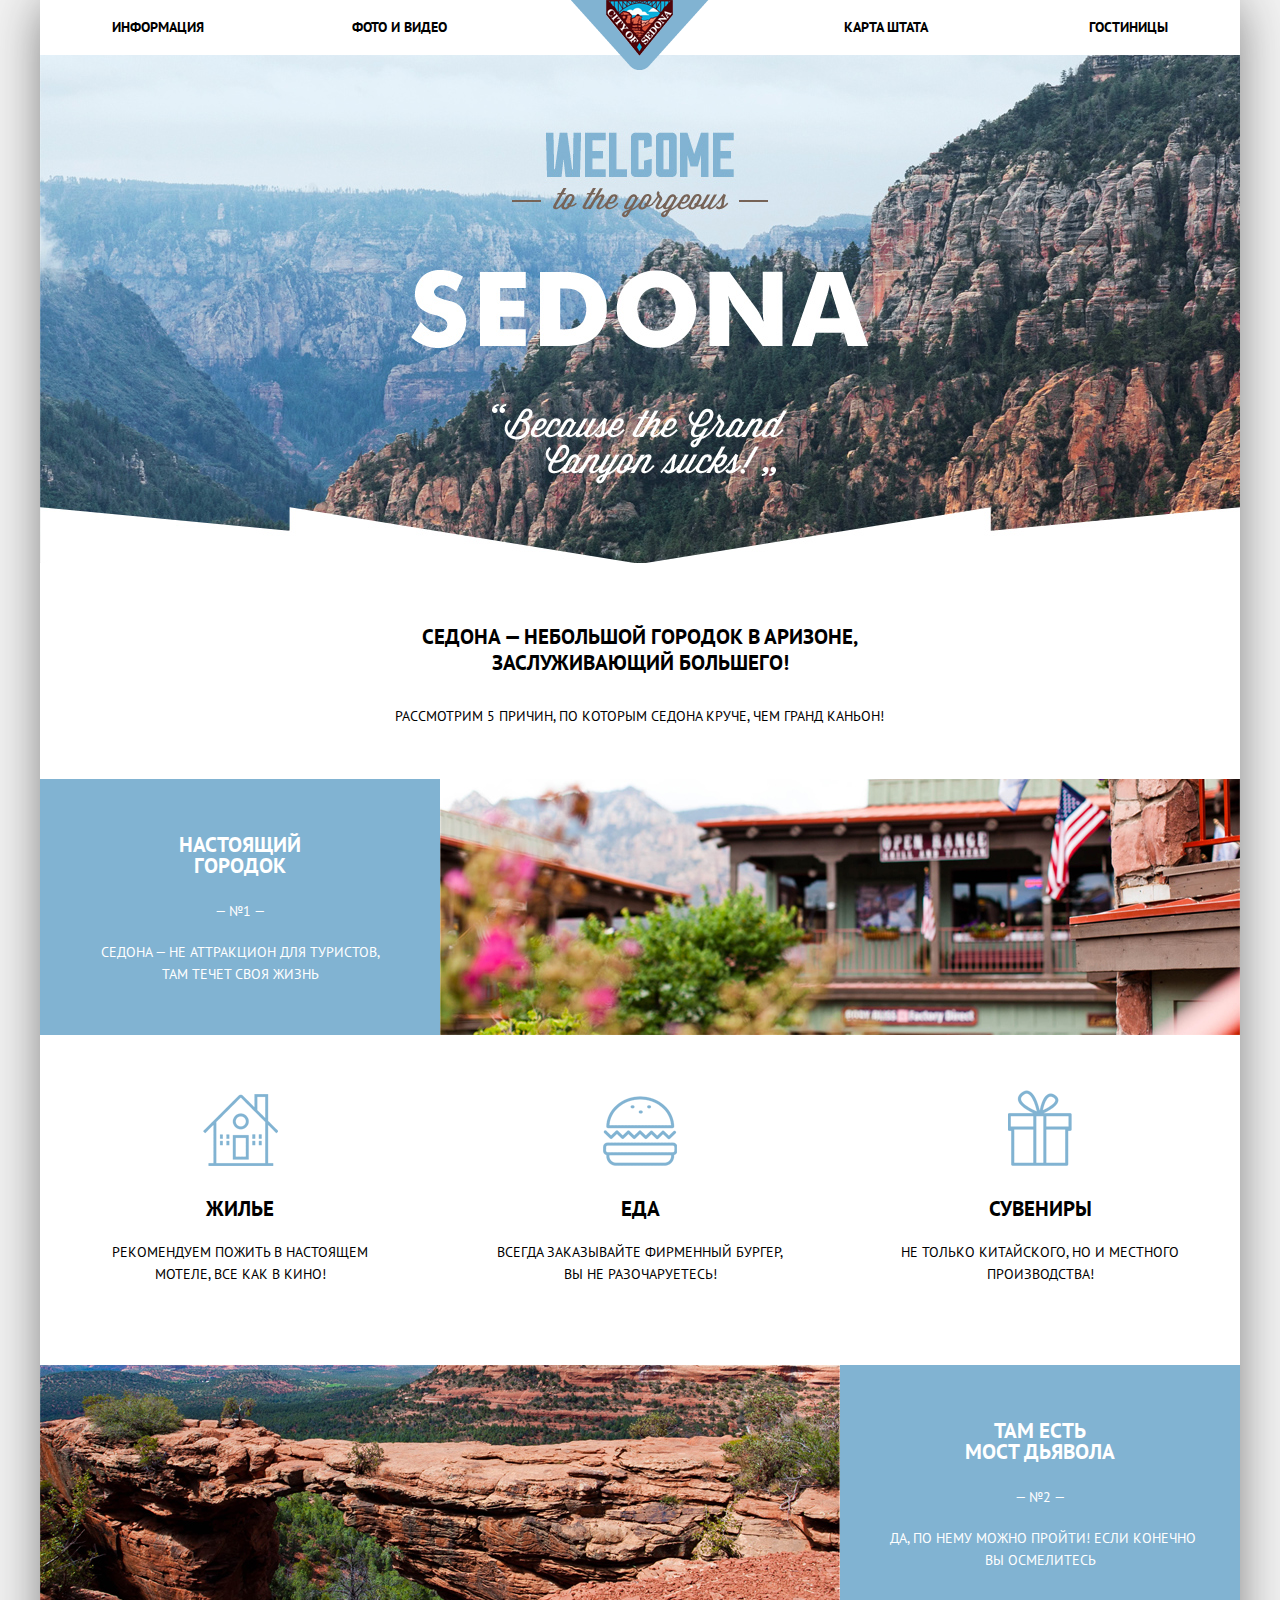
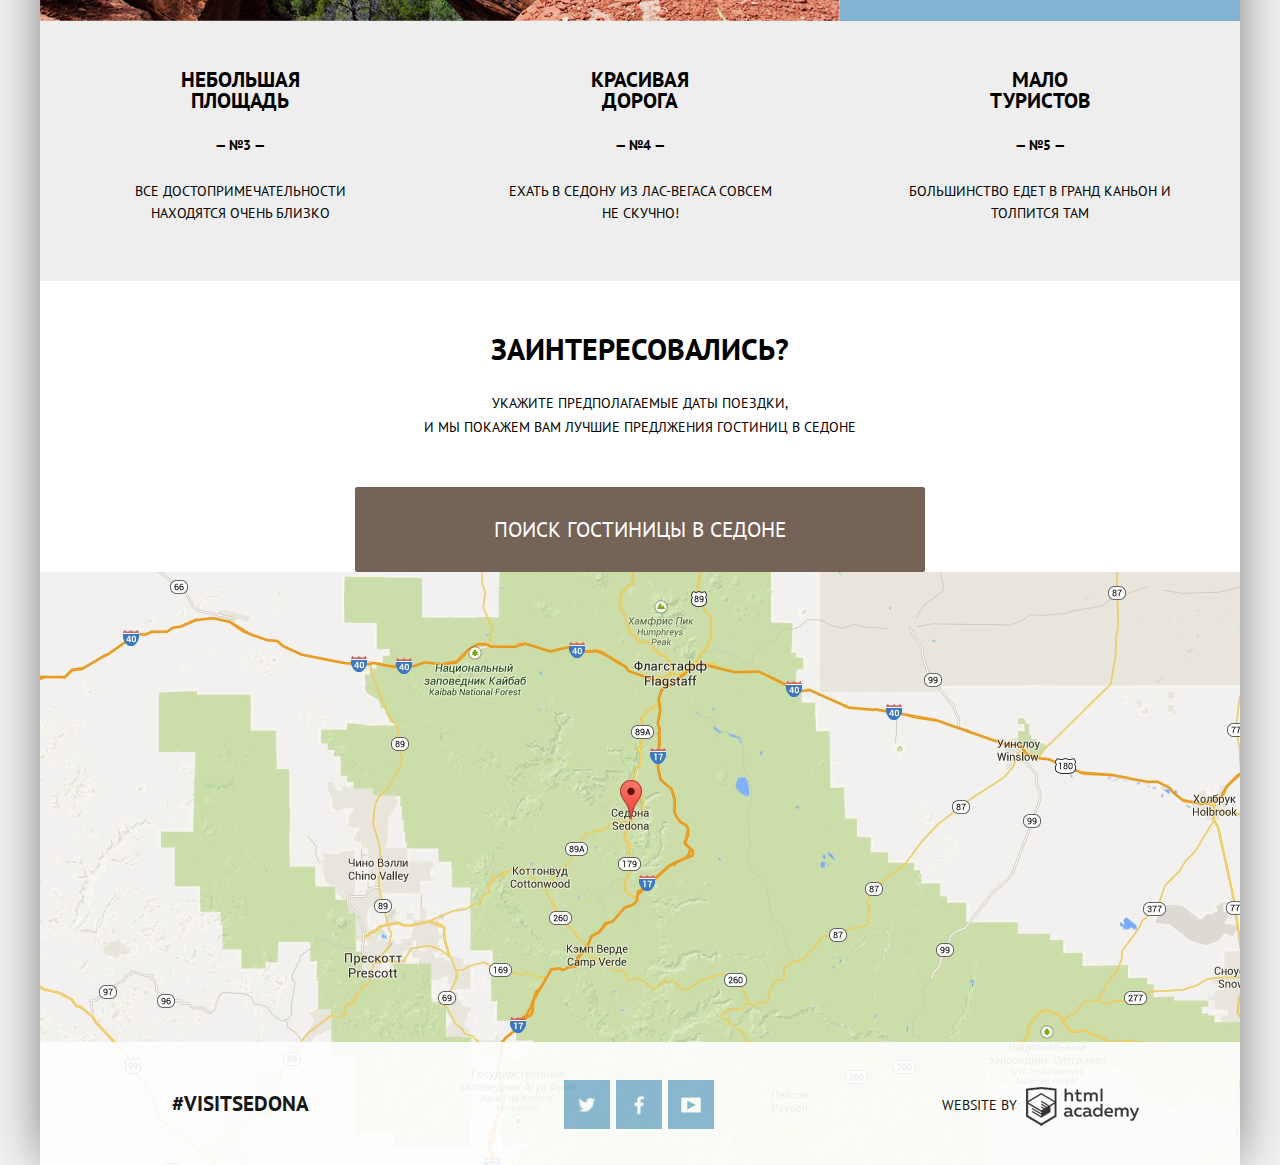
==== index.html @ 47b92680 "Внесла правки" ====
<!DOCTYPE html>
<html lang="ru">
<head>
  <meta charset="utf-8">
  <title>HTML Academy: Седона</title>
  <link href="https://fonts.googleapis.com/css?family=PT+Sans:400,700&amp;subset=latin,cyrillic" rel="stylesheet" type="text/css">
  <link rel="stylesheet" href="css/normalize_min.css">
  <link rel="stylesheet" href="css/style_min.css">
</head>
<body>
  <div class="container">
    <header class="main-header">
      <div class="main-header-layout">
        <nav class="nav">
          <ul>
            <li>
              <a href="#">Информация</a>
            </li>
            <li>
              <a href="#">Фото и видео</a>
            </li>
            <li>
              <a href="#">Карта штата</a>
            </li>
            <li>
              <a href="catalog.html">Гостиницы</a>
            </li>
          </ul>
        </nav>
        <div class="logo">
          <img src="img/index/logo.png" width="138" height="70" alt="Логотип">
        </div>
      </div>
    </header>
    <main class="main-content">
      <div class="banner">
      </div>
      <section class="title-section">
        <h2>
          Седона — небольшой городок в Аризоне, заслуживающий большего!
        </h2>
        <p>Рассмотрим 5 причин, по которым Седона круче, чем гранд каньон!</p>
      </section>
      <section class="features-row">
        <div class="feature feature-dark">
          <h3 class="feature-name">Настоящий городок</h3>
          <span class="feature-number">— №1 —</span>
          <p class="feature-text">Седона — не аттракцион для туристов, там течет своя жизнь</p>
        </div>
        <div class="feature-image">
          <img src="img/index/picture1.jpg" width="800" height="256" alt="Пейзаж Седоны">
        </div>
      </section>
      <section class="features-row features-row-tall">
        <h3 class="visually-hidden">Что делать в Седоне: </h3>
        <div class="feature feature-light">
          <img class="feature-icon feature-icon-home" src="img/index/home.png" width="75" height="72" alt="">
          <h3 class="feature-name">Жилье</h3>
          <p class="feature-text">Рекомендуем пожить в настоящем мотеле, все как в кино!</p>
        </div>
        <div class="feature feature-light">
          <img class="feature-icon feature-icon-burger" src="img/index/burger.png" width="74" height="70" alt="">
          <h3 class="feature-name">Еда</h3>
          <p class="feature-text">Всегда заказывайте Фирменный&nbsp;бургер, Вы не разочаруетесь!</p>
        </div>
        <div class="feature feature-light">
          <img class="feature-icon feature-icon-gift" src="img/index/gift.png" width="64" height="76" alt="">
          <h3 class="feature-name">Сувениры</h3>
          <p class="feature-text">Не только китайского, но и&nbsp;местного производства!</p>
        </div>
      </section>
      <section class="features-row">
        <div class="feature-image">
          <img src="img/index/picture2.jpg" width="800" height="256" alt="Мост дьявола">
        </div>
        <div class="feature feature-dark">
          <h3 class="feature-name">Там есть мост&nbsp;дьявола</h3>
          <span class="feature-number">— №2 —</span>
          <p class="feature-text">Да,&nbsp;по&nbsp;нему&nbsp;можно&nbsp;пройти!&nbsp;Если&nbsp;конечно вы осмелитесь</p>
        </div>
      </section>
      <ul class="features-row">
        <li class="feature feature-light">
          <h3 class="feature-name">Небольшая площадь</h3>
          <span class="feature-number featurelight-feature-number">— №3 —</span>
          <p class="feature-text feature-text-attraction">Все достопримечательности находятся очень близко</p>
        </li>
        <li class="feature feature-light">
          <h3 class="feature-name">Красивая дорога</h3>
          <span class="feature-number featurelight-feature-number">— №4 —</span>
          <p class="feature-text feature-text-lasvegas">Ехать&nbsp;в&nbsp;Седону&nbsp;из&nbsp;Лас-Вегаса&nbsp;совсем не&nbsp;скучно!</p>
          <li class="feature feature-light">
            <h3 class="feature-name">Мало туристов</h3>
            <span class="feature-number featurelight-feature-number">— №5 —</span>
            <p class="feature-text feature-text-grandcanyon">Большинство&nbsp;едет&nbsp;в&nbsp;Гранд&nbsp;Каньон&nbsp;и толпится там</p>
          </li>
      </ul>
      <section class="appointment">
        <h2>Заинтересовались?</h2>
        <p class="appointment-call">Укажите предполагаемые даты поездки, и&nbsp;мы&nbsp;покажем&nbsp;вам&nbsp;лучшие&nbsp;предлжения&nbsp;гостиниц&nbsp;в&nbsp;Седоне</p>
        <button type="button" class="connection-btn" id="connection-button">Поиск гостиницы в Седоне</button>
        <div class="modal-content modal-block">
          <form class="modal-form" action="https://echo.htmlacademy.ru" method="post">
            <div class="form-item">
              <label class="form-label form-label-race" for="race-date">Дата заезда:</label>
              <div class="calendar-block">
                <input class="form-text form-text-race" id="race-date" type="text" name="race-date" value="24 Апреля 2017">
                <button type="button" class="calendar-button"></button>
              </div>
            </div>
            <div class="form-item">
              <label class="form-label form-label-exit" for="exit-date">Дата выезда:</label>
              <div class="calendar-block">
                <input class="form-text form-text-exit" id="exit-date" type="text" name="race-date" value="4 июля 2017">
                <button type="button" class="calendar-button"></button>
              </div>
            </div>
            <div class="form-item">
              <label class="form-label form-label-adults" for="adult-num">Взрослые:</label>
              <div class="form-item-adult">
                <button type="button" class="form-item-btn">-</button>
                <input type="text" class="form-text form-text-adult" value="2" id="adult-num" name="adult">
                <button type="button" class="form-item-btn adult-btn">+</button>
              </div>
              <label class="form-label form-label-children" for="adult-num">Дети:</label>
              <div class="form-item-childe">
                <button type="button" class="form-item-btn">-</button>
                <input type="text" class="form-text form-text-child" value="0" id="child-num" name="child">
                <button type="button" class="form-item-btn">+</button>
              </div>
            </div>
            <button type="submit" class="form-search-btn  btn">Найти</button>
          </form>
        </div>
      </section>
    </main>
    <footer>
      <div class="main-footer">
        <div class="main-footer-layout">
          <span class="tag">#visitSEDONA</span>
          <section class="footer-social">
            <a class="social-btn social-btn-tw" href="#">twitter</a>
            <a class="social-btn social-btn-fb" href="#">facebook</a>
            <a class="social-btn social-btn-you" href="#">youtube</a>
          </section>
          <p class="footer-copyright">
            <b>Website by</b>
            <a class="HTML-academy-btn" href="https://htmlacademy.ru/intensive/htmlcss">
            </a>
          </p>
        </div>
        <iframe src="https://www.google.com/maps/embed?pb=!1m18!1m12!1m3!1d209543.59231075243!2d-111.88998190362865!3d34.85324641616187!2m3!1f0!2f0!3f0!3m2!1i1024!2i768!4f13.1!3m3!1m2!1s0x872da132f942b00d%3A0x5548c523fa6c8efd!2sSedona%2C+AZ+86336%2C+USA!5e0!3m2!1sen!2sru!4v1492174136560"
            width="1200" height="472" style="border:0" allowfullscreen></iframe>
      </div>
    </footer>
  </div>
  <script src="js/script_min.js"></script>
</body>
</html>
---- css/style_min.css ----
body{min-width:1280px;margin:0;padding:0;font-size:14px;line-height:21px;color:#000;font-weight:400;background-color:#f2f2f2;font-family:"PT Sans","Arial",sans-serif;text-transform:uppercase;box-sizing:border-box}*,::before,::after{box-sizing:inherit}img{max-width:100%}.visually-hidden{display:none}.container{width:1200px;margin:0 auto;box-shadow:0 0 50px -5px #6e6e6e}.main-header{background-color:#fff}.main-header-layout{position:relative;display:-ms-flexbox;display:flex;-ms-flex-pack:justify;justify-content:space-between}.nav{width:100%}.nav ul{margin:0;font-size:0;padding:0}.nav li{display:inline-block;vertical-align:baseline;width:20%;list-style:none;font-size:14px;line-height:26px;font-weight:700;padding:14px 0 15px}.nav li:nth-child(1){padding-left:6%;text-align:left}.nav li:nth-child(2){padding-left:6%;text-align:left;margin-right:20%}.nav li:nth-child(3){text-align:right;padding-right:6%}.nav li:nth-child(4){text-align:right;padding-right:6%}.nav a{display:inline-block;vertical-align:baseline;text-transform:uppercase;text-decoration:none;color:#000}.nav a:not(.active-page):hover{color:#a3c7de}.nav a:not(.active-page):active{color:#000;opacity:.3}.nav .active-page{color:#766357}.logo{position:absolute;left:50%;z-index:3;-ms-transform:translateX(-50%);transform:translateX(-50%)}.main-content{position:relative;margin-top:0}.banner{height:508px;width:1200px;background:#e0edf5 url(../img/index/banner.jpg) no-repeat;background-position:0 -55px}.title-section{background-color:#fff;padding:57px 0 36px}.title-section h2{max-width:440px;font-size:21px;line-height:26px;color:#000;font-weight:700;text-align:center;margin:0 auto;padding:4px 0 0}.title-section p{font-size:14px;font-weight:400;line-height:26px;color:#000;text-transform:uppercase;text-align:center;padding:13px 2px 0 0}.feature{padding:55px 50px 40px;width:400px;text-align:center}.features-row{width:100%;display:-ms-flexbox;display:flex;margin:0;padding:0}.features-row-tall{padding:5px 0 30px;padding-bottom:30px;background:#fff}.feature-dark{background:#81b3d2;color:#fff;-ms-flex-direction:column;flex-direction:column;text-align:center}.feature-dark:nth-child(1){padding:55px 47px 40px}.feature-dark .feature-text{margin:0 auto}.feature-light{color:#000;background-color:#fff;padding:50px 40px;display:inline-block;vertical-align:baseline;list-style:none;font-size:14px;line-height:26px;font-weight:700}.features-row li{background-color:#eee;padding:48px 50px 57px}.features-row li .feature-name{margin:0 auto 21px;width:150px}.features-row li .feature-text{max-width:270px}.feature-number{display:block;margin-bottom:19px}.featurelight-feature-number{margin-bottom:10px}.feature-dark .feature-name,.feature-dark .feature-text{color:#fff}.feature-image{background-color:#fff;width:800px}.feature-image img{vertical-align:top}.features-list{margin:0;padding:0;font-size:0}.feature-icon{margin:0 auto 32px;display:block}.feature-icon-burger{margin-top:6px}.feature-icon-home{margin-top:4px}.feature-icon-gift{padding-bottom:0}.feature-light .feature-name{margin:30px auto 0}.feature-name{width:172px;margin:0 auto 25px;font-size:21px;line-height:21px;font-weight:700;text-align:center}.second-featuredark-name{margin-bottom:5px}.feature-text{max-width:300px;font-size:14px;font-weight:400;line-height:22px;color:#000;text-align:center;padding:0;margin:22px auto 0}.feature-text-lasvegas,.feature-text-grandcanyon,.feature-text-attraction{margin-top:18px auto 0}.feature-item{width:400px;padding:45px 40px 56px;display:inline-block;vertical-align:baseline;list-style:none;font-size:14px;line-height:26px;font-weight:700;text-align:center}.appointment{background-color:#fff;position:relative}.appointment h2{font-size:30px;line-height:24px;color:#000;font-weight:700;text-align:center;margin:0 auto;padding:56px 0 30px}.appointment-call{max-width:436px;font-size:14px;line-height:24px;color:#000;text-align:center;margin:0 auto}.connection-btn{position:relative;display:block;width:570px;padding:29px 0;margin:48px auto 0;font-size:21px;color:#fff;text-align:center;text-decoration:none;background:#766357;border-radius:2px;border:none;outline:none;text-transform:uppercase;font-family:"PT Sans","Arial",sans-serif;cursor:pointer}.connection-btn.jsactivated~.modal-block{opacity:0;visibility:hidden;transition:visibility 0.5s,opacity .75s ease-in}.connection-btn.jsactivated:hover{background-color:#604e43}.connection-btn.jsactivated:active{background-color:#604e43;color:#503e33}.modal-block{position:absolute;left:50%;width:570px;z-index:100;background:#fff;-ms-transform:translateX(-50%);transform:translateX(-50%);padding:56px 0 52px 56px;box-shadow:0 0 40px -5px #494848;transition:opacity 1s ease-in}.modal-form{position:relative;-ms-flex-align:baseline;align-items:baseline}.calendar-block{margin:0;width:346px;position:relative}.calendar-button{border:none;outline:none;position:absolute;padding:0;margin:0;left:313px;top:9px;width:22px;height:22px;background:transparent url(../img/sprite/spritesheet.png);background-position:-2px -2px;z-index:10}.calendar-button:hover{background:transparent url(../img/sprite/spritesheet.png);background-position:-27px -2px}.calendar-button:active{background:transparent url(../img/sprite/spritesheet.png);background-position:-52px -2px}.modal-form input:hover{background-color:#ebebeb;border:none}.modal-form input:focus{background-color:#fff;border:2px solid #ebebeb;border:none}.form-label{font-size:14px;line-height:26px;color:#000;font-weight:700}.form-label-race{padding-top:5px;padding-right:23px}.form-label-exit{padding-right:20px;padding-top:5px}.form-text{font-size:14px;line-height:26px;text-transform:uppercase;font-family:"PT Sans","Arial",sans-serif;background-color:#f2f2f2;font-weight:700;text-align:left}.form-text-race,.form-text-exit{display:inline-block;vertical-align:baseline;width:345px;height:38px;padding:0 0 3px 10px;font-weight:700;text-align:left;border:none;outline:none}.form-text-race{padding:0 0 3px 10px}.form-text-race::-ms-clear{display:none}.form-text-exit::-ms-clear{display:none}.form-item{display:-ms-flexbox;display:flex;-ms-flex-pack:justify;justify-content:space-between;margin-bottom:29px;width:460px}.form-item:nth-child(3){margin-bottom:53px}.form-label-adults,.form-label-children{text-align:left;padding-top:8px}.form-text-adult,.form-text-child{vertical-align:middle;width:39px;height:38px;border:none;text-align:center;padding:3px 0 0}.form-item-childe,.form-item-adult{font-size:0}.form-item-btn{vertical-align:middle;width:39px;height:38px;background-color:#f2f2f2;color:#a9a9a9;outline:none;border:none;margin:0;padding:0;font-size:20px;font-weight:600}.form-item-btn:hover{color:#000}.form-item-btn:active{color:#81b3d2}.btn{color:#fff;text-align:center;text-decoration:none;background-color:#81b3d2}.form-search-btn{display:block;padding:19px 193px;font-size:21px;border-radius:2px;border:none;text-transform:uppercase}.form-search-btn:hover{background-color:#669ec0}.form-search-btn:active{background-color:#5496bd;color:#88b6d1}.filter-form{display:-ms-flexbox;display:flex;-ms-flex-pack:justify;justify-content:space-between;-ms-flex-align:center;align-items:center;background:#7aa2c5 url(../img/catalog/background.jpg) no-repeat;background-position:0 -55px;padding-bottom:5px}.filter{display:-ms-flexbox;display:flex;-ms-flex-pack:justify;justify-content:space-between;padding:29px 0 0 70px}.filter-fieldset{cursor:pointer;margin-right:108px;border:none;margin-left:0;padding-left:0;outline:none}.checkbox-name{font-size:16px;color:#fff;font-weight:700;margin-bottom:4px}.checkbox-label{position:relative}.checkbox-label input[type="checkbox"]{display:none}.checkbox-indicator{display:block}.checkbox-label input[type="checkbox"]+.checkbox-indicator{position:absolute;top:-2px;left:-38px;cursor:pointer;width:26px;height:27px;background:url(../img/sprite/spritesheet.png) no-repeat;background-position:-203px -2px}.checkbox-label input[type="checkbox"]:checked+.checkbox-indicator{background:url(../img/sprite/spritesheet.png) no-repeat;background-position:-229px -2px}.checkbox-list{padding:0;list-style:none}.checkbox-list li{position:relative;padding-left:39px;padding-bottom:6px;margin-bottom:18px;font-size:14px;color:#fff}.checkbox-list li:last-child{margin-bottom:0}.filter-range{width:315px;margin:20px 75px;color:#fff}.filter-range-title{font-size:16px;line-height:21px;margin-bottom:10px}.price-controls{position:relative;height:36px;margin-bottom:23px;font-size:0;border:2px solid #fff;border-radius:2px}.price-controls::after{content:"";position:absolute;top:50%;left:50%;width:2px;height:22px;background:#fff;-ms-transform:translate(-50%,-50%);transform:translate(-50%,-50%)}.price-controls label{display:inline-block;font-size:14px;vertical-align:top;cursor:pointer}.price-controls .min-price{height:36px;width:150px;padding:5px 0 0 65px}.price-controls .max-price{height:36px;width:150px;padding:5px 0 0 62px}.price-controls input{height:24px;width:50px;margin:0;color:inherit;font:inherit;background:none;border:none}.range-controls{position:relative;margin-bottom:32px}.range-controls .scale{height:2px;background:rgba(255,255,255,0.3)}.range-controls .bar{width:80%;height:2px;background:#fff}.range-toggle{position:absolute;top:-9px;width:4px;height:4px;background:#ababab;border:8px solid #fff;border-radius:50%;box-shadow:0 2px 1px 0 rgba(0,1,1,0.2);cursor:pointer}.range-toggle:hover{background:#1c4f80}.range-toggle-min{box-sizing:content-box;left:0}.range-toggle-max{box-sizing:content-box;left:80%}.btn-transparent{display:block;margin:0 80px 0 85px;padding:6px 30px;font-size:14px;line-height:20px;color:#fff;background:transparent;border:2px solid #fff;border-radius:2px;cursor:pointer;text-transform:uppercase}.btn-transparent:hover{color:#000;background:#fff}.sort{position:relative;display:-ms-flexbox;display:flex;-ms-flex-align:center;align-items:center;background-color:#fff;border-bottom:1px solid #f2f2f2;padding:14px 0 12px}.sort-items{display:-ms-flexbox;display:flex;-ms-flex-align:baseline;align-items:baseline;margin-right:476px}.sort-title{font-size:21px;line-height:26px;font-weight:700;margin-right:48px;padding-left:71px}.sort-text{font-size:12px;line-height:18px;font-weight:700}.sort ul{display:-ms-flexbox;display:flex;position:relative;margin:0;list-style:none;padding:1px 0 0 37px}.sort li{display:inline-block;vertical-align:baseline;font-size:12px;line-height:18px;font-weight:400;padding-left:3px;padding-right:29px;opacity:.3}.sort a{text-decoration:none;color:#766357;border-bottom:2px dotted #766357}.sort a:hover{color:#81b3d2;border-bottom:2px dotted #81b3d2}.sort a:active{color:#000;border-bottom:none}.sort .active{color:#81b3d2;border-bottom:none}.sort .active:hover{color:#81b3d2;border-bottom:none}.sort .active:active{color:#81b3d2;border-bottom:none}.arrow-sort{display:-ms-flexbox;display:flex;width:34px;height:10px}.arrow-sort a{border-bottom:none}.arrow-sort a:hover{border-bottom:none}.arrow-sort a:active{border-bottom:none}.arrow-up{display:inline-block;width:12px;vertical-align:baseline;height:10px;font-size:0;background:url(../img/sprite/spritesheet.png);background-position:-143px -5px;margin-right:11px}.arrow-up:not(.active-arrow):hover{background:url(../img/sprite/spritesheet.png);background-position:-164px -5px;border-bottom:none}.arrow-up:not(.active-arrow):active{background:url(../img/sprite/spritesheet.png);background-position:-185px -5px;border-bottom:none}.arrow-down{display:inline-block;width:12px;vertical-align:baseline;height:10px;font-size:0;background:url(../img/sprite/spritesheet.png);background-position:-80px -5px}.arrow-down:not(.active-arrow):hover{background:url(../img/sprite/spritesheet.png);background-position:-101px -5px;border-bottom:none}.arrow-down:not(.active-arrow):active{background:url(../img/sprite/spritesheet.png);background-position:-122px -5px;border-bottom:none}.active-arrow{background:url(../img/sprite/spritesheet.png);background-position:-122px -5px;cursor:default}.hotels{margin-bottom:3px}.hotel{display:-ms-flexbox;display:flex;-ms-flex-pack:justify;justify-content:space-between;background-color:#fff;padding:28px 72px;border-bottom:1px solid #f2f2f2}.hotel:nth-child(2){border-bottom:none}.hotel:nth-child(3){border-bottom:none}.hotel-card{width:424px;display:-ms-flexbox;display:flex}.hotel-info a{text-decoration:none}.hotel-title{font-size:21px;color:#000;font-weight:700;margin:0 0 9px}.hotel-title:hover{color:#81b3d2}.hotel-title:active{color:#b2b2b2}.hotel-image{margin:2px 30px 2px 0}.hotel-summary{font-size:14px;line-height:21px;color:#000;margin:0 0 15px}.hotel-type-inn{margin-right:33px}.hotel-type-motel{margin-right:60px}.hotel-type-appartments{margin-right:17px}.hotel-buttons{display:-ms-flexbox;display:flex;-ms-flex-pack:justify;justify-content:space-between}.hotel-buttons .btn{display:block;font-size:14px;border-radius:2px}.hotel-info-btn{margin-right:7px;padding:3px 16px}.hotel-info-btn:hover{background-color:#669ec0}.hotel-info-btn:active{background-color:#5496bd;color:#88b6d1}.hotel-price-btn{background-color:#766357;padding:3px 17px}.hotel-price-btn:hover{background-color:#604e43}.hotel-price-btn:active{background-color:#604e43;color:#503e33}.hotel-rate{display:-ms-flexbox;display:flex;-ms-flex-direction:column;flex-direction:column}.hotel-rate-num{background-color:#f2f2f2;padding:3px 12px 3px 0;display:block;font-size:14px;color:#000;text-align:right;margin:0}.hotel-stars ul{margin:0;padding:0;font-size:0}.hotel-stars li{display:inline-block;vertical-align:baseline;list-style:none;margin:0 0 35px 6px}.hotel-star{width:17px;height:17px;background:url(../img/catalog/star.png);background-position:0 0}.hidden-hotel-star{visibility:hidden}.main-footer{display:-ms-flexbox;display:flex;-ms-flex-direction:column-reverse;flex-direction:column-reverse;background:#fff url(../img/index/map.jpg) no-repeat;height:593px}.catalog-footer{-ms-flex-direction:column;flex-direction:column;background:#fff;height:114px}.main-footer-layout{display:-ms-flexbox;display:flex;-ms-flex-pack:distribute;justify-content:space-around;-ms-flex-align:center;align-items:center;background-color:#fff;opacity:.9;padding:38px 0 3px;z-index:10}.main-footer-layout p{margin:0}.tag{font-size:21px;padding:0 0 36px 30px;color:#000;font-weight:700}.footer-social{display:-ms-flexbox;display:flex;-ms-flex-pack:justify;justify-content:space-between;text-align:center;position:relative;width:150px;margin:0 0 33px 52px}.social-btn{width:46px;height:49px;font-size:0;text-decoration:none;background-color:#81b3d2}.social-btn:hover{background-color:#669ec0}.social-btn:active{background-color:#5496bd;color:#88b6d1}.social-btn-tw{position:relative}.social-btn-tw::after{content:"";position:absolute;display:block;left:50%;top:50%;-ms-transform:translateX(-50%) translateY(-50%);transform:translateX(-50%) translateY(-50%);background:url(../img/sprite/spritesheet.png) no-repeat center;background-position:-350px -2px;width:17px;height:15px}.social-btn-tw:active::after{background:url(../img/sprite/spritesheet.png) no-repeat center;background-position:-350px -2px;opacity:.3}.social-btn-fb{position:relative}.social-btn-fb::after{content:"";position:absolute;display:block;left:50%;top:50%;-ms-transform:translateX(-50%) translateY(-50%);transform:translateX(-50%) translateY(-50%);background:url(../img/sprite/spritesheet.png) no-repeat center;background-position:-259px -2px;width:10px;height:19px}.social-btn-fb:active::after{background:url(../img/sprite/spritesheet.png) no-repeat center;background-position:-259px -2px;opacity:.3}.social-btn-you{position:relative}.social-btn-you::after{content:"";position:absolute;display:block;left:50%;top:50%;-ms-transform:translateX(-50%) translateY(-50%);transform:translateX(-50%) translateY(-50%);background:url(../img/sprite/spritesheet.png) no-repeat center;background-position:-371px -2px;width:20px;height:16px}.social-btn-you:active::after{background:url(../img/sprite/spritesheet.png) no-repeat center;background-position:-371px -2px;opacity:.3}.footer-copyright{display:inline-block;vertical-align:middle;padding-left:25px;padding-bottom:29px}.footer-copyright b{font-size:14px;line-height:26px;color:#000;font-weight:400}.HTML-academy-btn{width:113px;height:39px;display:inline-block;vertical-align:middle;margin-left:5px;background:url(../img/sprite/logosprite.png);background-position:-1px -80px}.HTML-academy-btn:hover{background:url(../img/sprite/logosprite.png);background-position:-1px -40px}.HTML-academy-btn:active{background:url(../img/sprite/logosprite.png);background-position:-1px -0}
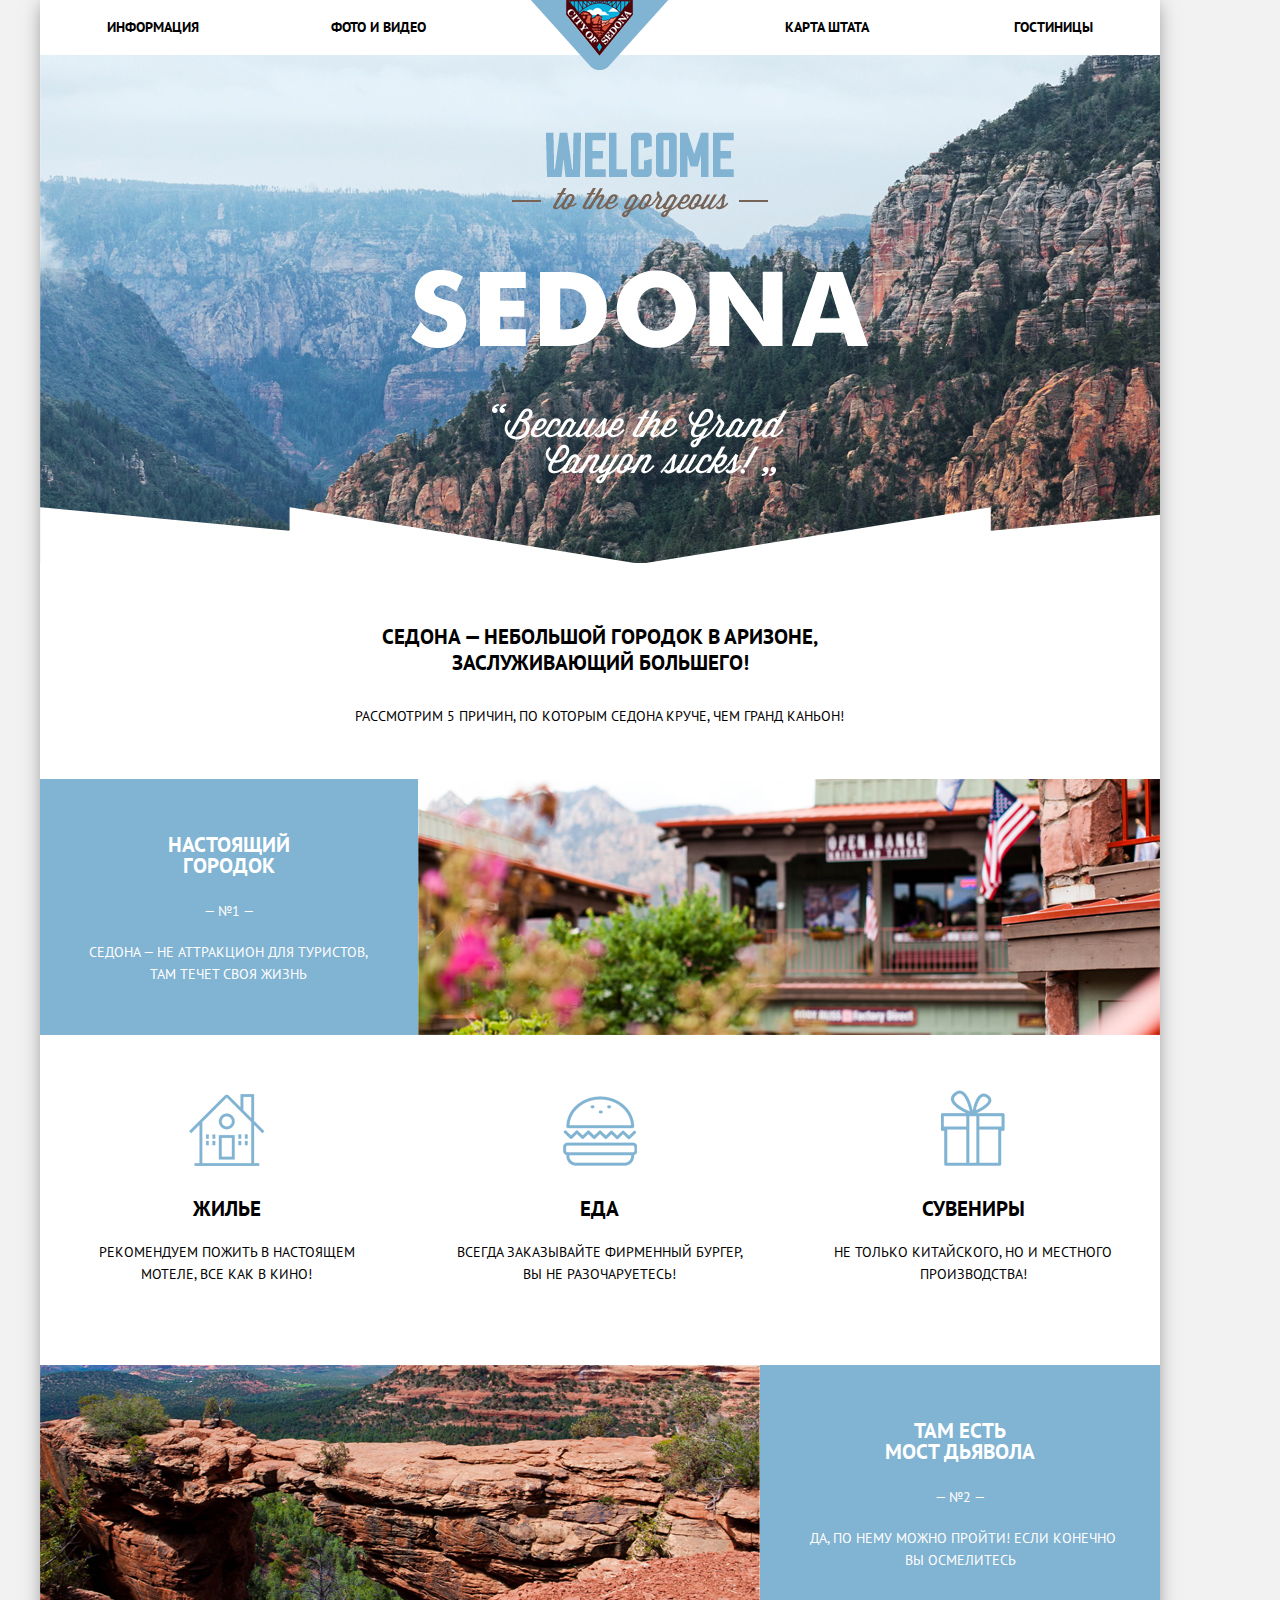
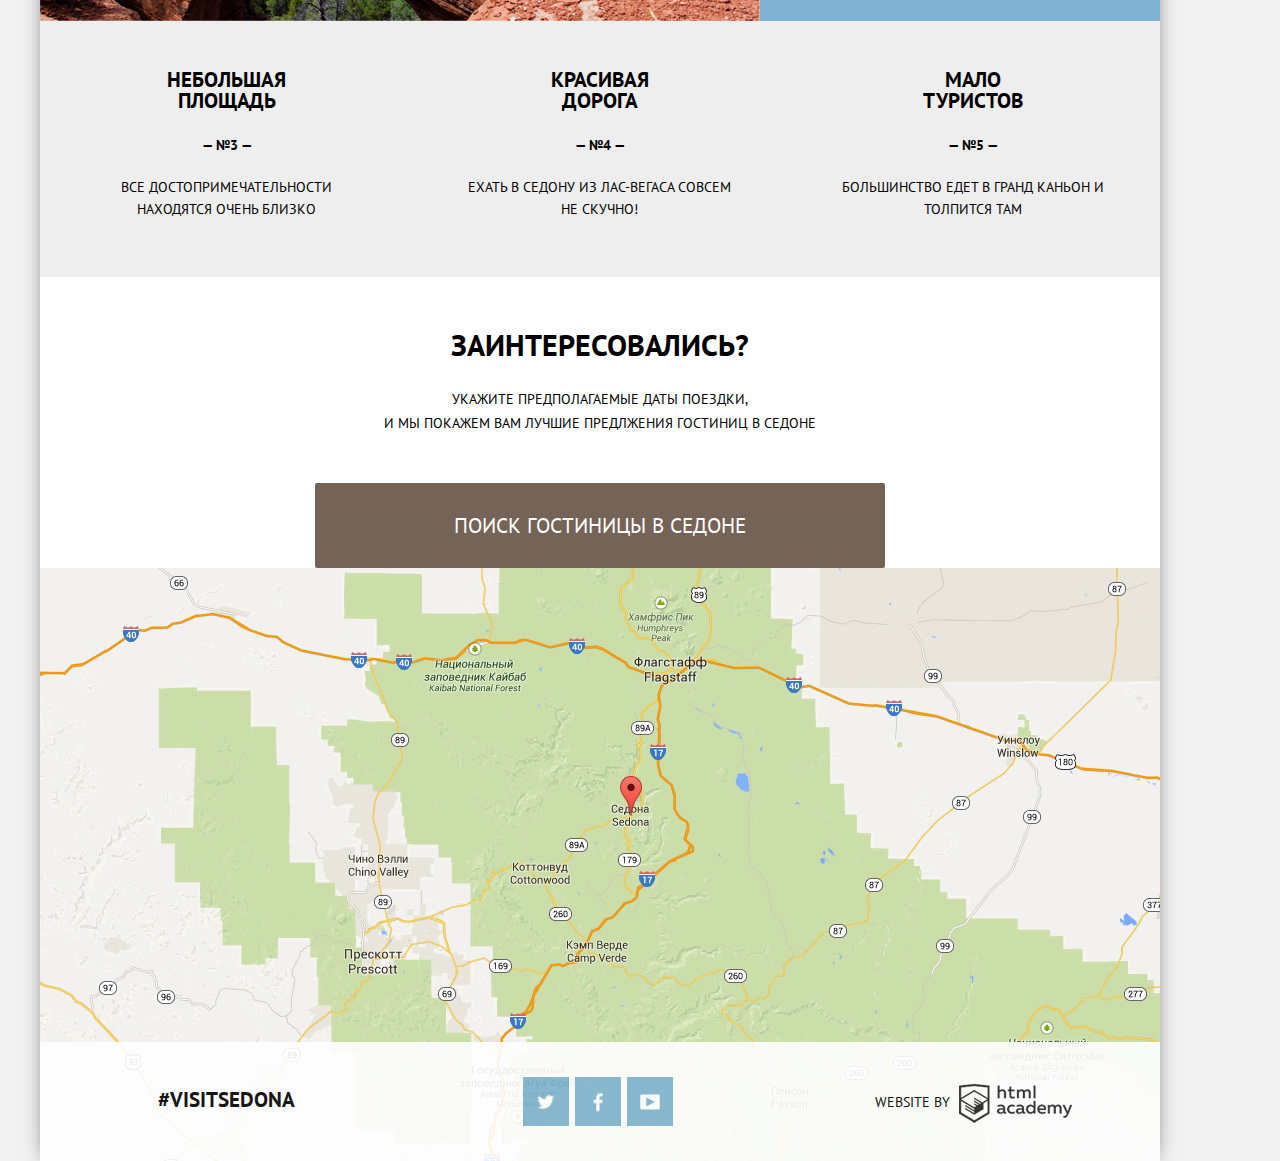
==== commit b833eca4: "Исправила ширину" ====
--- a/index.html
+++ b/index.html
@@ -5,7 +5,7 @@
   <title>HTML Academy: Седона</title>
   <link href="https://fonts.googleapis.com/css?family=PT+Sans:400,700&amp;subset=latin,cyrillic" rel="stylesheet" type="text/css">
   <link rel="stylesheet" href="css/normalize_min.css">
-  <link rel="stylesheet" href="css/style_min.css">
+  <link rel="stylesheet" href="css/style.css">
 </head>
 <body>
   <div class="container">
@@ -81,18 +81,18 @@
       </section>
       <ul class="features-row">
         <li class="feature feature-light">
-          <h3 class="feature-name">Небольшая площадь</h3>
+          <h3 class="feature-name feature-name-list">Небольшая площадь</h3>
           <span class="feature-number featurelight-feature-number">— №3 —</span>
-          <p class="feature-text feature-text-attraction">Все достопримечательности находятся очень близко</p>
+          <p class="feature-text feature-text-list">Все достопримечательности находятся очень близко</p>
         </li>
         <li class="feature feature-light">
-          <h3 class="feature-name">Красивая дорога</h3>
+          <h3 class="feature-name feature-name-list">Красивая дорога</h3>
           <span class="feature-number featurelight-feature-number">— №4 —</span>
-          <p class="feature-text feature-text-lasvegas">Ехать&nbsp;в&nbsp;Седону&nbsp;из&nbsp;Лас-Вегаса&nbsp;совсем не&nbsp;скучно!</p>
+          <p class="feature-text feature-text-list">Ехать&nbsp;в&nbsp;Седону&nbsp;из&nbsp;Лас-Вегаса&nbsp;совсем не&nbsp;скучно!</p>
           <li class="feature feature-light">
-            <h3 class="feature-name">Мало туристов</h3>
+            <h3 class="feature-name feature-name-list">Мало туристов</h3>
             <span class="feature-number featurelight-feature-number">— №5 —</span>
-            <p class="feature-text feature-text-grandcanyon">Большинство&nbsp;едет&nbsp;в&nbsp;Гранд&nbsp;Каньон&nbsp;и толпится там</p>
+            <p class="feature-text feature-text-list">Большинство&nbsp;едет&nbsp;в&nbsp;Гранд&nbsp;Каньон&nbsp;и толпится там</p>
           </li>
       </ul>
       <section class="appointment">
--- a/css/style.css
+++ b/css/style.css
@@ -0,0 +1,1267 @@
+body {
+  max-width: 1200px;
+  margin: 0;
+  padding: 0;
+  font-size: 14px;
+  line-height: 21px;
+  color: #000;
+  font-weight: normal;
+  background-color: #f2f2f2;
+  font-family: "PT Sans", "Arial", sans-serif;
+  text-transform: uppercase;
+  box-sizing: border-box;
+}
+
+*, *::before, *::after {
+  box-sizing: inherit;
+}
+
+img {
+  max-width: 100%;
+}
+
+.visually-hidden {
+  display: none;
+}
+
+.container {
+  max-width: 1120px;
+  margin: 0 auto;
+  box-shadow: 0 0 20px -5px #6e6e6e;
+}
+
+.main-header {
+  background-color: #ffffff;
+}
+
+.main-header-layout {
+  position: relative;
+  display: -ms-flexbox;
+  display: flex;
+  -ms-flex-pack: justify;
+  justify-content: space-between;
+}
+
+.nav {
+  width: 100%;
+}
+
+.nav ul {
+  margin: 0;
+  font-size: 0;
+  padding: 0;
+}
+
+.nav li {
+  display: inline-block;
+  vertical-align: baseline;
+  width: 20%;
+  list-style: none;
+  font-size: 14px;
+  line-height: 26px;
+  font-weight: bold;
+  padding: 14px 0 15px 0;
+}
+
+.nav li:nth-child(1) {
+  padding-left: 6%;
+  text-align: left;
+}
+
+.nav li:nth-child(2) {
+  padding-left: 6%;
+  text-align: left;
+  margin-right: 20%;
+}
+
+.nav li:nth-child(3) {
+  text-align: right;
+  padding-right: 6%;
+}
+
+.nav li:nth-child(4) {
+  text-align: right;
+  padding-right: 6%;
+}
+
+.nav a {
+  display: inline-block;
+  vertical-align: baseline;
+  text-transform: uppercase;
+  text-decoration: none;
+  color: #000;
+}
+
+.nav a:not(.active-page):hover {
+  color: #a3c7de;
+}
+
+.nav a:not(.active-page):active {
+  color: black;
+  opacity: 0.3;
+}
+
+.nav .active-page {
+  color: #766357;
+}
+
+.logo {
+  position: absolute;
+  left: 50%;
+  z-index: 3;
+  -ms-transform: translateX(-50%);
+  transform: translateX(-50%);
+}
+
+
+/*main*/
+
+.main-content {
+  position: relative;
+  margin-top: 0;
+}
+
+.banner {
+  height: 508px;
+  width: 100%;
+  background: #e0edf5 url("../img/index/banner.jpg") no-repeat;
+  background-position: 0 -55px;
+}
+
+.title-section {
+  background-color: #fff;
+  padding: 57px 0 36px 0;
+}
+
+.title-section h2 {
+  max-width: 440px;
+  font-size: 21px;
+  line-height: 26px;
+  color: #000;
+  font-weight: bold;
+  text-align: center;
+  margin: 0 auto;
+  padding: 4px 0 0 0;
+}
+
+.title-section p {
+  font-size: 14px;
+  font-weight: 400;
+  line-height: 26px;
+  color: #000;
+  text-transform: uppercase;
+  text-align: center;
+  padding: 13px 2px 0 0;
+}
+
+.feature {
+  padding: 55px 50px 40px;
+  width: 400px;
+  text-align: center;
+}
+
+.features-row {
+  width: 100%;
+  display: -ms-flexbox;
+  display: flex;
+  margin: 0;
+  padding: 0;
+}
+
+.features-row-tall {
+  padding: 5px 0 30px 0;
+  padding-bottom: 30px;
+  background: #fff;
+}
+
+.feature-dark {
+  background: #81b3d2;
+  color: #fff;
+  -ms-flex-direction: column;
+  flex-direction: column;
+  text-align: center;
+}
+
+.feature-dark:nth-child(1) {
+  padding: 55px 47px 40px;
+}
+
+.feature-dark .feature-text {
+  margin: 0 auto;
+}
+
+.feature-light {
+  color: #000;
+  background-color: #fff;
+  padding: 50px 40px;
+  display: inline-block;
+  vertical-align: baseline;
+  list-style: none;
+  font-size: 14px;
+  line-height: 26px;
+  font-weight: bold;
+}
+
+.features-row li {
+  background-color: #eeeeee;
+  padding: 48px 50px 57px;
+}
+
+.feature-number {
+  display: block;
+  margin-bottom: 19px;
+}
+
+.featurelight-feature-number {
+  margin-bottom: 10px;
+}
+
+.feature-dark .feature-text {
+  color: #fff;
+}
+
+.feature-image {
+  background-color: #fff;
+  width: 800px;
+}
+
+.feature-image img {
+  vertical-align: top;
+}
+
+.features-list {
+  margin: 0;
+  padding: 0;
+  font-size: 0;
+}
+
+.feature-icon {
+  margin: 0 auto 32px;
+  display: block;
+}
+
+.feature-icon-burger {
+  margin-top: 6px;
+}
+
+.feature-icon-home {
+  margin-top: 4px;
+}
+
+.feature-icon-gift {
+  padding-bottom: 0px;
+}
+
+.feature-light .feature-name {
+  margin: 30px auto 0;
+}
+
+.features-row .feature-name-list {
+  margin: 0 auto 21px;
+  width: 150px;
+}
+
+.feature-name {
+  width: 172px;
+  margin: 0 auto 25px;
+  font-size: 21px;
+  line-height: 21px;
+  font-weight: bold;
+  text-align: center;
+}
+
+.second-featuredark-name {
+  margin-bottom: 5px;
+}
+
+.feature-text {
+  max-width: 300px;
+  font-size: 14px;
+  font-weight: 400;
+  line-height: 22px;
+  color: #000;
+  text-align: center;
+  padding: 0;
+  margin: 22px auto 0;
+}
+
+.feature-text-list {
+  margin-top: 18px;
+  max-width: 270px;
+}
+
+.feature-item {
+  width: 400px;
+  padding: 45px 40px 56px 40px;
+  display: inline-block;
+  vertical-align: baseline;
+  list-style: none;
+  font-size: 14px;
+  line-height: 26px;
+  font-weight: bold;
+  text-align: center;
+}
+
+.appointment {
+  background-color: #fff;
+  position: relative;
+}
+
+.appointment h2 {
+  font-size: 30px;
+  line-height: 24px;
+  color: #000;
+  font-weight: bold;
+  text-align: center;
+  margin: 0 auto;
+  padding: 56px 0 30px;
+}
+
+.appointment-call {
+  max-width: 436px;
+  font-size: 14px;
+  line-height: 24px;
+  color: #000;
+  text-align: center;
+  margin: 0 auto;
+}
+
+.connection-btn {
+  position: relative;
+  display: block;
+  width: 570px;
+  padding: 29px 0;
+  margin: 48px auto 0;
+  font-size: 21px;
+  color: #fff;
+  text-align: center;
+  text-decoration: none;
+  background: #766357;
+  border-radius: 2px;
+  border: none;
+  outline: none;
+  text-transform: uppercase;
+  font-family: "PT Sans", "Arial", sans-serif;
+  cursor: pointer;
+}
+
+.connection-btn.jsactivated~.modal-block {
+  opacity: 0;
+  visibility: hidden;
+  transition: visibility 0.5s, opacity 0.75s ease-in;
+}
+
+.connection-btn.jsactivated:hover {
+  background-color: #604e43;
+}
+
+.connection-btn.jsactivated:active {
+  background-color: #604e43;
+  color: #503e33;
+}
+
+
+/*модальный блок*/
+
+.modal-block {
+  position: absolute;
+  left: 50%;
+  width: 570px;
+  z-index: 100;
+  background: #fff;
+  -ms-transform: translateX(-50%);
+  transform: translateX(-50%);
+  padding: 56px 0 52px 56px;
+  box-shadow: 0 0 40px -5px #494848;
+  transition: opacity 1s ease-in;
+}
+
+.modal-form {
+  position: relative;
+  -ms-flex-align: baseline;
+  align-items: baseline;
+}
+
+.calendar-block {
+  margin: 0;
+  width: 346px;
+  position: relative;
+}
+
+.calendar-button {
+  border: none;
+  outline: none;
+  position: absolute;
+  padding: 0;
+  margin: 0;
+  left: 313px;
+  top: 9px;
+  width: 22px;
+  height: 22px;
+  background: transparent url("../img/sprite/spritesheet.png");
+  background-position: -2px -2px;
+  z-index: 10;
+}
+
+.calendar-button:hover {
+  background: transparent url("../img/sprite/spritesheet.png");
+  background-position: -27px -2px;
+}
+
+.calendar-button:active {
+  background: transparent url("../img/sprite/spritesheet.png");
+  background-position: -52px -2px;
+}
+
+.modal-form input:hover {
+  background-color: #ebebeb;
+  border: none;
+}
+
+.modal-form input:focus {
+  background-color: #fff;
+  border: 2px solid #ebebeb;
+  border: none;
+}
+
+.form-label {
+  font-size: 14px;
+  line-height: 26px;
+  color: #000;
+  font-weight: bold;
+}
+
+.form-label-race {
+  padding-top: 5px;
+  padding-right: 23px;
+}
+
+.form-label-exit {
+  padding-right: 20px;
+  padding-top: 5px;
+}
+
+.form-text {
+  font-size: 14px;
+  line-height: 26px;
+  text-transform: uppercase;
+  font-family: "PT Sans", "Arial", sans-serif;
+  background-color: #f2f2f2;
+  font-weight: bold;
+  text-align: left;
+}
+
+.form-text-race, .form-text-exit {
+  display: inline-block;
+  vertical-align: baseline;
+  width: 345px;
+  height: 38px;
+  padding: 0px 0px 3px 10px;
+  font-weight: bold;
+  text-align: left;
+  border: none;
+  outline: none;
+}
+
+.form-text-race {
+  padding: 0 0 3px 10px;
+}
+
+.form-text-race::-ms-clear {
+  display: none;
+}
+
+.form-text-exit::-ms-clear {
+  display: none;
+}
+
+.form-item {
+  display: -ms-flexbox;
+  display: flex;
+  -ms-flex-pack: justify;
+  justify-content: space-between;
+  margin-bottom: 29px;
+  width: 460px;
+}
+
+.form-item:nth-child(3) {
+  margin-bottom: 54px;
+}
+
+.form-label-adults, .form-label-children {
+  text-align: left;
+  padding-top: 8px;
+}
+
+.form-text-adult, .form-text-child {
+  vertical-align: middle;
+  width: 39px;
+  height: 38px;
+  border: none;
+  text-align: center;
+  padding: 3px 0 0 0;
+}
+
+.form-item-childe, .form-item-adult {
+  font-size: 0;
+}
+
+.form-item-btn {
+  vertical-align: middle;
+  width: 39px;
+  height: 38px;
+  background-color: #f2f2f2;
+  color: #a9a9a9;
+  outline: none;
+  border: none;
+  margin: 0;
+  padding: 0;
+  font-size: 20px;
+  font-weight: 600;
+}
+
+.form-item-btn:hover {
+  color: black;
+}
+
+.form-item-btn:active {
+  color: #81b3d2;
+}
+
+.btn {
+  color: #fff;
+  text-align: center;
+  text-decoration: none;
+  background-color: #81b3d2;
+}
+
+.form-search-btn {
+  display: block;
+  padding: 18px 194px;
+  font-size: 21px;
+  border-radius: 2px;
+  border: none;
+  text-transform: uppercase;
+}
+
+.form-search-btn:hover {
+  background-color: #669ec0;
+}
+
+.form-search-btn:active {
+  background-color: #5496bd;
+  color: #88b6d1;
+}
+
+
+/*каталог*/
+
+.filter-form {
+  display: -ms-flexbox;
+  display: flex;
+  -ms-flex-pack: justify;
+  justify-content: space-between;
+  -ms-flex-align: center;
+  align-items: center;
+  background: #7aa2c5 url("../img/catalog/background.jpg") no-repeat;
+  background-position: 0 -55px;
+  padding-bottom: 5px;
+}
+
+.filter {
+  display: -ms-flexbox;
+  display: flex;
+  -ms-flex-pack: justify;
+  justify-content: space-between;
+  padding: 29px 0 0 70px;
+}
+
+.filter-fieldset {
+  cursor: pointer;
+  margin-right: 108px;
+  border: none;
+  margin-left: 0;
+  padding-left: 0;
+  outline: none;
+}
+
+.checkbox-name {
+  font-size: 16px;
+  color: #fff;
+  font-weight: bold;
+  margin-bottom: 4px;
+}
+
+.checkbox-label {
+  position: relative;
+}
+
+.checkbox-label input[type="checkbox"] {
+  display: none;
+}
+
+.checkbox-indicator {
+  display: block;
+}
+
+.checkbox-label input[type="checkbox"]+.checkbox-indicator-accomodation {
+  position: absolute;
+  top: 0px;
+  left: -42px;
+  cursor: pointer;
+  width: 26px;
+  height: 27px;
+  background: url("../img/sprite/spritesheet.png") no-repeat;
+  background-position: -203px -2px;
+}
+
+.checkbox-label input[type="checkbox"]+.checkbox-indicator-infrastructure {
+  position: absolute;
+  top: 0px;
+  left: -41px;
+  cursor: pointer;
+  width: 26px;
+  height: 27px;
+  background: url("../img/sprite/spritesheet.png") no-repeat;
+  background-position: -203px -2px;
+}
+
+.checkbox-label input[type="checkbox"]:checked+.checkbox-indicator-accomodation {
+  background: url("../img/sprite/spritesheet.png") no-repeat;
+  background-position: -229px -2px;
+}
+
+.checkbox-label input[type="checkbox"]:checked+.checkbox-indicator-infrastructure {
+  background: url("../img/sprite/spritesheet.png") no-repeat;
+  background-position: -229px -2px;
+}
+
+.checkbox-list {
+  padding: 0;
+  list-style: none;
+}
+
+.checkbox-list li {
+  position: relative;
+  padding-left: 41px;
+  padding-bottom: 6px;
+  margin-bottom: 18px;
+  font-size: 14px;
+  color: #fff;
+}
+
+.checkbox-list-accomodation .checkbox-item {
+  padding-left: 43px;
+}
+
+.checkbox-list li:last-child {
+  margin-bottom: 0;
+}
+
+.filter-range {
+  width: 315px;
+  margin: 20px 75px 20px 75px;
+  color: #fff;
+}
+
+.filter-range-title {
+  font-size: 16px;
+  line-height: 21px;
+  margin-bottom: 10px;
+}
+
+.price-controls {
+  position: relative;
+  height: 36px;
+  margin-bottom: 23px;
+  font-size: 0;
+  border: 2px solid #fff;
+  border-radius: 2px;
+}
+
+.price-controls::after {
+  content: "";
+  position: absolute;
+  top: 50%;
+  left: 50%;
+  width: 2px;
+  height: 22px;
+  background: #fff;
+  -ms-transform: translate(-50%, -50%);
+  transform: translate(-50%, -50%);
+}
+
+.price-controls label {
+  display: inline-block;
+  font-size: 14px;
+  vertical-align: top;
+  cursor: pointer;
+}
+
+.price-controls .min-price {
+  height: 36px;
+  width: 150px;
+  padding: 5px 0 0 65px;
+}
+
+.price-controls .max-price {
+  height: 36px;
+  width: 150px;
+  padding: 5px 0 0 62px;
+}
+
+.price-controls input {
+  height: 24px;
+  width: 50px;
+  margin: 0;
+  color: inherit;
+  font: inherit;
+  background: none;
+  border: none;
+}
+
+.range-controls {
+  position: relative;
+  margin-bottom: 32px;
+}
+
+.range-controls .scale {
+  height: 2px;
+  background: rgba(255, 255, 255, 0.3);
+}
+
+.range-controls .bar {
+  width: 80%;
+  height: 2px;
+  background: #fff;
+}
+
+.range-toggle {
+  position: absolute;
+  top: -9px;
+  width: 4px;
+  height: 4px;
+  background: #ababab;
+  border: 8px solid #fff;
+  border-radius: 50%;
+  box-shadow: 0 2px 1px 0 rgba(0, 1, 1, 0.2);
+  cursor: pointer;
+}
+
+.range-toggle:hover {
+  background: #1c4f80;
+}
+
+.range-toggle-min {
+  box-sizing: content-box;
+  left: 0;
+}
+
+.range-toggle-max {
+  box-sizing: content-box;
+  left: 80%;
+}
+
+.btn-transparent {
+  display: block;
+  margin: 0 80px 0 85px;
+  padding: 6px 30px;
+  font-size: 14px;
+  line-height: 20px;
+  color: #fff;
+  background: transparent;
+  border: 2px solid #fff;
+  border-radius: 2px;
+  cursor: pointer;
+  text-transform: uppercase;
+}
+
+.btn-transparent:hover {
+  color: #000;
+  background: #fff;
+}
+
+.sort {
+  position: relative;
+  display: -ms-flexbox;
+  display: flex;
+  -ms-flex-align: center;
+  align-items: center;
+  background-color: white;
+  border-bottom: 1px solid #f2f2f2;
+  padding: 14px 0 12px 0;
+}
+
+.sort-items {
+  display: -ms-flexbox;
+  display: flex;
+  -ms-flex-align: baseline;
+  align-items: baseline;
+  margin-right: 476px;
+}
+
+.sort-title {
+  font-size: 21px;
+  line-height: 26px;
+  font-weight: bold;
+  margin-right: 48px;
+  padding-left: 71px;
+}
+
+.sort-text {
+  font-size: 12px;
+  line-height: 18px;
+  font-weight: bold;
+}
+
+.sort ul {
+  display: -ms-flexbox;
+  display: flex;
+  position: relative;
+  margin: 0;
+  list-style: none;
+  padding: 1px 0 0 37px;
+}
+
+.sort li {
+  display: inline-block;
+  vertical-align: baseline;
+  font-size: 12px;
+  line-height: 18px;
+  font-weight: normal;
+  padding-left: 3px;
+  padding-right: 29px;
+  opacity: 0.3;
+}
+
+.sort a {
+  text-decoration: none;
+  color: #766357;
+  border-bottom: 2px dotted #766357;
+}
+
+.sort a:hover {
+  color: #81b3d2;
+  border-bottom: 2px dotted #81b3d2;
+}
+
+.sort a:active {
+  color: black;
+  border-bottom: none;
+}
+
+.sort .active {
+  color: #81b3d2;
+  border-bottom: none;
+}
+
+.sort .active:hover {
+  color: #81b3d2;
+  border-bottom: none;
+}
+
+.sort .active:active {
+  color: #81b3d2;
+  border-bottom: none;
+}
+
+.arrow-sort {
+  display: -ms-flexbox;
+  display: flex;
+  width: 34px;
+  height: 10px;
+}
+
+.arrow-sort a {
+  border-bottom: none;
+}
+
+.arrow-sort a:hover {
+  border-bottom: none;
+}
+
+.arrow-sort a:active {
+  border-bottom: none;
+}
+
+.arrow-up {
+  display: inline-block;
+  width: 12px;
+  vertical-align: baseline;
+  height: 10px;
+  font-size: 0;
+  background: url("../img/sprite/spritesheet.png");
+  background-position: -143px -5px;
+  margin-right: 11px;
+}
+
+.arrow-up:not(.active-arrow):hover {
+  background: url("../img/sprite/spritesheet.png");
+  background-position: -164px -5px;
+  border-bottom: none;
+}
+
+.arrow-up:not(.active-arrow):active {
+  background: url("../img/sprite/spritesheet.png");
+  background-position: -185px -5px;
+  border-bottom: none;
+}
+
+.arrow-down {
+  display: inline-block;
+  width: 12px;
+  vertical-align: baseline;
+  height: 10px;
+  font-size: 0;
+  background: url("../img/sprite/spritesheet.png");
+  background-position: -80px -5px;
+}
+
+.arrow-down:not(.active-arrow):hover {
+  background: url("../img/sprite/spritesheet.png");
+  background-position: -101px -5px;
+  border-bottom: none;
+}
+
+.arrow-down:not(.active-arrow):active {
+  background: url("../img/sprite/spritesheet.png");
+  background-position: -122px -5px;
+  border-bottom: none;
+}
+
+.active-arrow {
+  background: url("../img/sprite/spritesheet.png");
+  background-position: -122px -5px;
+  cursor: default;
+}
+
+.hotels {
+  margin-bottom: 3px;
+}
+
+.hotel {
+  display: -ms-flexbox;
+  display: flex;
+  -ms-flex-pack: justify;
+  justify-content: space-between;
+  background-color: #fff;
+  padding: 28px 72px;
+  border-bottom: 1px solid #f2f2f2;
+}
+
+.hotel:nth-child(2) {
+  border-bottom: none;
+}
+
+.hotel:nth-child(3) {
+  border-bottom: none;
+}
+
+.hotel-card {
+  width: 424px;
+  display: -ms-flexbox;
+  display: flex;
+}
+
+.hotel-info a {
+  text-decoration: none;
+}
+
+.hotel-title {
+  font-size: 21px;
+  color: #000;
+  font-weight: bold;
+  margin: 0 0 9px 0px;
+}
+
+.hotel-title:hover {
+  color: #81b3d2;
+}
+
+.hotel-title:active {
+  color: #b2b2b2;
+}
+
+.hotel-image {
+  margin: 2px 30px 2px 0;
+}
+
+.hotel-summary {
+  font-size: 14px;
+  line-height: 21px;
+  color: #000;
+  margin: 0 0 15px 0;
+}
+
+.hotel-type-inn {
+  margin-right: 33px;
+}
+
+.hotel-type-motel {
+  margin-right: 60px;
+}
+
+.hotel-type-appartments {
+  margin-right: 17px;
+}
+
+.hotel-buttons {
+  display: -ms-flexbox;
+  display: flex;
+  -ms-flex-pack: justify;
+  justify-content: space-between;
+}
+
+.hotel-buttons .btn {
+  display: block;
+  font-size: 14px;
+  border-radius: 2px;
+}
+
+.hotel-info-btn {
+  margin-right: 7px;
+  padding: 3px 16px 3px 16px;
+}
+
+.hotel-info-btn:hover {
+  background-color: #669ec0;
+}
+
+.hotel-info-btn:active {
+  background-color: #5496bd;
+  color: #88b6d1;
+}
+
+.hotel-price-btn {
+  background-color: #766357;
+  padding: 3px 17px 3px 17px;
+}
+
+.hotel-price-btn:hover {
+  background-color: #604e43;
+}
+
+.hotel-price-btn:active {
+  background-color: #604e43;
+  color: #503e33;
+}
+
+.hotel-rate {
+  display: -ms-flexbox;
+  display: flex;
+  -ms-flex-direction: column;
+  flex-direction: column;
+}
+
+.hotel-rate-num {
+  background-color: #f2f2f2;
+  padding: 3px 12px 3px 0;
+  display: block;
+  font-size: 14px;
+  color: #000;
+  text-align: right;
+  margin: 0;
+}
+
+.hotel-stars ul {
+  margin: 0;
+  padding: 0;
+  font-size: 0;
+}
+
+.hotel-stars li {
+  display: inline-block;
+  vertical-align: baseline;
+  list-style: none;
+  margin: 0 0 35px 7px;
+}
+
+.hotel-star {
+  width: 17px;
+  height: 17px;
+  background: url("../img/catalog/star.png");
+  background-position: 0 0;
+}
+
+.hidden-hotel-star {
+  visibility: hidden;
+}
+
+
+/*футер*/
+
+.main-footer {
+  display: -ms-flexbox;
+  display: flex;
+  -ms-flex-direction: column-reverse;
+  flex-direction: column-reverse;
+  background: #fff url("../img/index/map.jpg") no-repeat;
+  height: 593px;
+}
+
+.catalog-footer {
+  -ms-flex-direction: column;
+  flex-direction: column;
+  background: #fff;
+  height: 118px;
+}
+
+.main-footer-layout {
+  display: -ms-flexbox;
+  display: flex;
+  -ms-flex-pack: distribute;
+  justify-content: space-around;
+  -ms-flex-align: center;
+  align-items: center;
+  background-color: #fff;
+  opacity: 0.9;
+  padding: 35px 0 3px 0;
+  z-index: 10;
+}
+
+.main-footer-layout p {
+  margin: 0;
+}
+
+.tag {
+  font-size: 21px;
+  padding: 0 0 36px 30px;
+  color: #000;
+  font-weight: bold;
+}
+
+.footer-social {
+  display: -ms-flexbox;
+  display: flex;
+  -ms-flex-pack: justify;
+  justify-content: space-between;
+  text-align: center;
+  position: relative;
+  width: 150px;
+  margin-bottom: 29px;
+  margin-left: 47px;
+  margin: 0px 0px 32px 52px;
+}
+
+.social-btn {
+  width: 46px;
+  height: 49px;
+  font-size: 0;
+  text-decoration: none;
+  background-color: #81b3d2;
+}
+
+.social-btn:hover {
+  background-color: #669ec0;
+}
+
+.social-btn:active {
+  background-color: #5496bd;
+  color: #88b6d1;
+}
+
+.social-btn-tw {
+  position: relative;
+}
+
+.social-btn-tw::after {
+  content: "";
+  position: absolute;
+  display: block;
+  left: 50%;
+  top: 50%;
+  -ms-transform: translateX(-50%) translateY(-50%);
+  transform: translateX(-50%) translateY(-50%);
+  background: url("../img/sprite/spritesheet.png") no-repeat center;
+  background-position: -350px -2px;
+  width: 17px;
+  height: 15px;
+}
+
+.social-btn-tw:active::after {
+  background: url("../img/sprite/spritesheet.png") no-repeat center;
+  background-position: -350px -2px;
+  opacity: 0.3;
+}
+
+.social-btn-fb {
+  position: relative;
+}
+
+.social-btn-fb::after {
+  content: "";
+  position: absolute;
+  display: block;
+  left: 50%;
+  top: 50%;
+  -ms-transform: translateX(-50%) translateY(-50%);
+  transform: translateX(-50%) translateY(-50%);
+  background: url("../img/sprite/spritesheet.png") no-repeat center;
+  background-position: -259px -2px;
+  width: 10px;
+  height: 19px;
+}
+
+.social-btn-fb:active::after {
+  background: url("../img/sprite/spritesheet.png") no-repeat center;
+  background-position: -259px -2px;
+  opacity: 0.3;
+}
+
+.social-btn-you {
+  position: relative;
+}
+
+.social-btn-you::after {
+  content: "";
+  position: absolute;
+  display: block;
+  left: 50%;
+  top: 50%;
+  -ms-transform: translateX(-50%) translateY(-50%);
+  transform: translateX(-50%) translateY(-50%);
+  background: url("../img/sprite/spritesheet.png") no-repeat center;
+  background-position: -371px -2px;
+  width: 20px;
+  height: 16px;
+}
+
+.social-btn-you:active::after {
+  background: url("../img/sprite/spritesheet.png") no-repeat center;
+  background-position: -371px -2px;
+  opacity: 0.3;
+}
+
+.footer-copyright {
+  display: inline-block;
+  vertical-align: middle;
+  padding-left: 25px;
+  padding-bottom: 29px;
+}
+
+.footer-copyright b {
+  font-size: 14px;
+  line-height: 26px;
+  color: #000;
+  font-weight: 400;
+}
+
+.HTML-academy-btn {
+  width: 113px;
+  height: 39px;
+  display: inline-block;
+  vertical-align: middle;
+  margin-left: 5px;
+  background: url("../img/sprite/logosprite.png");
+  background-position: -1px -80px;
+}
+
+.HTML-academy-btn:hover {
+  background: url("../img/sprite/logosprite.png");
+  background-position: -1px -40px;
+}
+
+.HTML-academy-btn:active {
+  background: url("../img/sprite/logosprite.png");
+  background-position: -1px -0;
+}
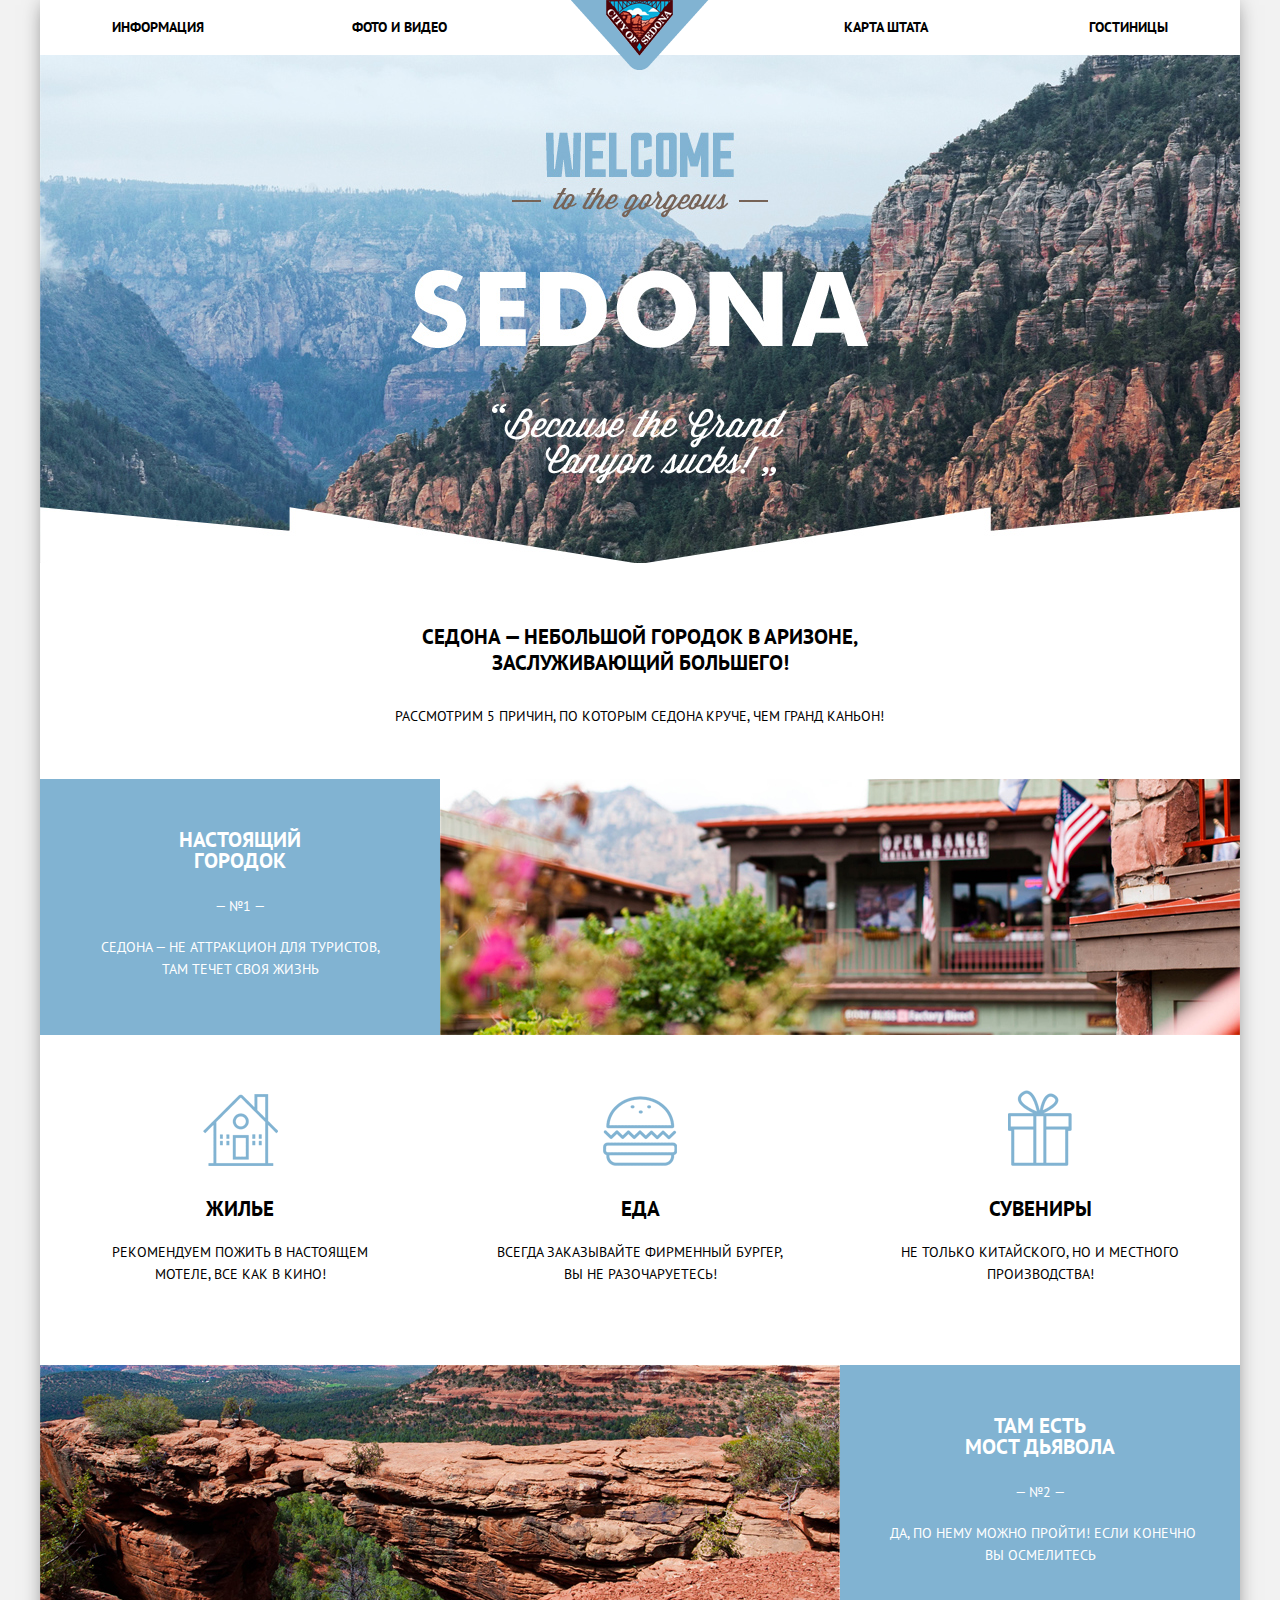
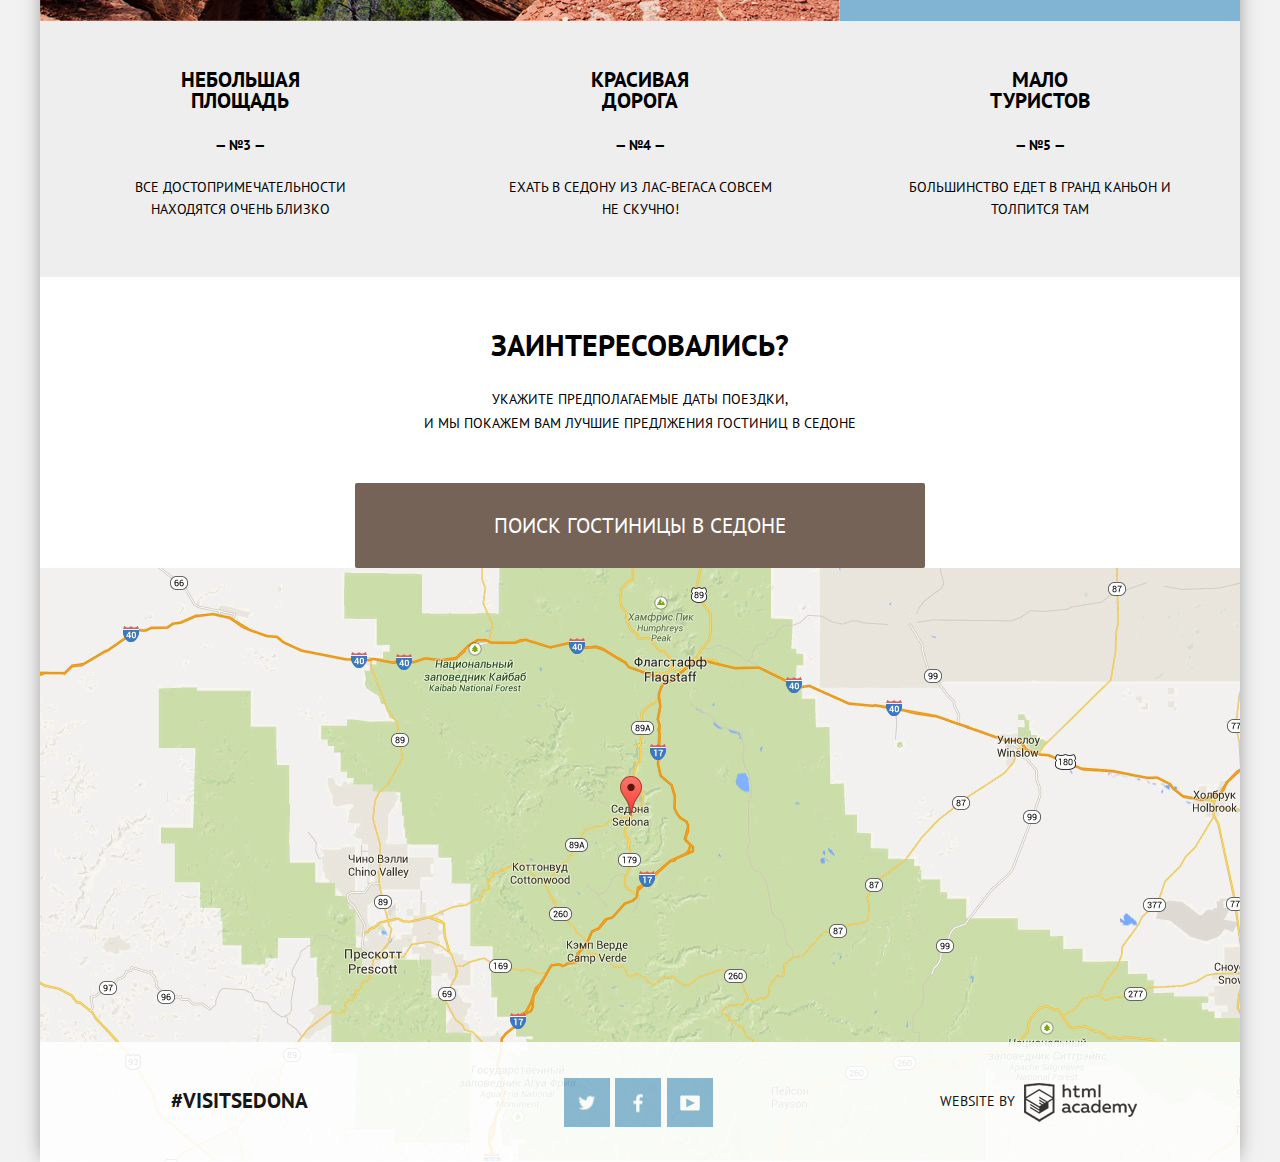
==== commit 00aef471: "Правки на финальную проверку" ====
--- a/index.html
+++ b/index.html
@@ -135,22 +135,29 @@
       </section>
     </main>
     <footer>
-      <div class="main-footer">
-        <div class="main-footer-layout">
-          <span class="tag">#visitSEDONA</span>
-          <section class="footer-social">
-            <a class="social-btn social-btn-tw" href="#">twitter</a>
-            <a class="social-btn social-btn-fb" href="#">facebook</a>
-            <a class="social-btn social-btn-you" href="#">youtube</a>
-          </section>
-          <p class="footer-copyright">
-            <b>Website by</b>
-            <a class="HTML-academy-btn" href="https://htmlacademy.ru/intensive/htmlcss">
-            </a>
-          </p>
+      <div class="main-footer ">
+        <div class="main-footer-wrap">
+          <iframe src="https://www.google.com/maps/embed?pb=!1m18!1m12!1m3!1d209543.59231075243!2d-111.88998190362865!3d34.85324641616187!2m3!1f0!2f0!3f0!3m2!1i1024!2i768!4f13.1!3m3!1m2!1s0x872da132f942b00d%3A0x5548c523fa6c8efd!2sSedona%2C+AZ+86336%2C+USA!5e0!3m2!1sen!2sru!4v1492174136560"
+              width="1200" height="474px" style="border:0" allowfullscreen></iframe>
+          <div class="main-footer-layout">
+            <div class="main-footer-block">
+              <span class="footer-tag">#visitSEDONA</span>
+            </div>
+            <div class="main-footer-block">
+              <section class="footer-social">
+                <a class="social-btn social-btn-tw" href="#">twitter</a>
+                <a class="social-btn social-btn-fb" href="#">facebook</a>
+                <a class="social-btn social-btn-you" href="#">youtube</a>
+              </section>
+            </div>
+            <div class="main-footer-block">
+              <p class="footer-copyright">
+                <b>Website by</b>
+                <a class="html-academy-btn" href="https://htmlacademy.ru/intensive/htmlcss">Логотип HTMLAcademy</a>
+              </p>
+            </div>
+          </div>
         </div>
-        <iframe src="https://www.google.com/maps/embed?pb=!1m18!1m12!1m3!1d209543.59231075243!2d-111.88998190362865!3d34.85324641616187!2m3!1f0!2f0!3f0!3m2!1i1024!2i768!4f13.1!3m3!1m2!1s0x872da132f942b00d%3A0x5548c523fa6c8efd!2sSedona%2C+AZ+86336%2C+USA!5e0!3m2!1sen!2sru!4v1492174136560"
-            width="1200" height="472" style="border:0" allowfullscreen></iframe>
       </div>
     </footer>
   </div>
--- a/css/style.css
+++ b/css/style.css
@@ -1,5 +1,5 @@
 body {
-  max-width: 1200px;
+  min-width: 1200px;
   margin: 0;
   padding: 0;
   font-size: 14px;
@@ -25,7 +25,7 @@
 }
 
 .container {
-  max-width: 1120px;
+  width: 1200px;
   margin: 0 auto;
   box-shadow: 0 0 20px -5px #6e6e6e;
 }
@@ -180,10 +180,7 @@
   -ms-flex-direction: column;
   flex-direction: column;
   text-align: center;
-}
-
-.feature-dark:nth-child(1) {
-  padding: 55px 47px 40px;
+  padding-top: 50px;
 }
 
 .feature-dark .feature-text {
@@ -1091,59 +1088,55 @@
 /*футер*/
 
 .main-footer {
-  display: -ms-flexbox;
-  display: flex;
-  -ms-flex-direction: column-reverse;
-  flex-direction: column-reverse;
+  position: relative;
   background: #fff url("../img/index/map.jpg") no-repeat;
-  height: 593px;
+  min-height: 594px;
 }
 
 .catalog-footer {
-  -ms-flex-direction: column;
-  flex-direction: column;
   background: #fff;
-  height: 118px;
 }
 
 .main-footer-layout {
-  display: -ms-flexbox;
-  display: flex;
-  -ms-flex-pack: distribute;
-  justify-content: space-around;
-  -ms-flex-align: center;
-  align-items: center;
+  display: flex;
+  width: 100%;
+  min-height: 120px;
+  position: absolute;
+  top: 474px;
   background-color: #fff;
   opacity: 0.9;
-  padding: 35px 0 3px 0;
   z-index: 10;
 }
 
-.main-footer-layout p {
-  margin: 0;
-}
-
-.tag {
+.catalog-footer-layout {
+  position: static;
+}
+
+.main-footer-block {
+  width: 33.3%;
+  text-align: center;
+  padding-top: 36px;
+}
+
+.footer-tag {
+  display: inline-block;
+  margin-top: 10px;
   font-size: 21px;
-  padding: 0 0 36px 30px;
-  color: #000;
+  color: #000;
+  line-height: 26px;
   font-weight: bold;
 }
 
 .footer-social {
-  display: -ms-flexbox;
-  display: flex;
-  -ms-flex-pack: justify;
-  justify-content: space-between;
-  text-align: center;
+  display: inline-flex;
+  vertical-align: top;
   position: relative;
   width: 150px;
-  margin-bottom: 29px;
-  margin-left: 47px;
-  margin: 0px 0px 32px 52px;
+  font-size: 0;
 }
 
 .social-btn {
+  display: inline-block;
   width: 46px;
   height: 49px;
   font-size: 0;
@@ -1162,6 +1155,7 @@
 
 .social-btn-tw {
   position: relative;
+  margin-right: 5px;
 }
 
 .social-btn-tw::after {
@@ -1210,6 +1204,7 @@
 
 .social-btn-you {
   position: relative;
+  margin-left: 6px;
 }
 
 .social-btn-you::after {
@@ -1232,36 +1227,36 @@
   opacity: 0.3;
 }
 
+.footer-copyright b {
+  font-size: 14px;
+  line-height: 26px;
+  color: #000;
+  font-weight: 400;
+}
+
 .footer-copyright {
   display: inline-block;
   vertical-align: middle;
-  padding-left: 25px;
-  padding-bottom: 29px;
-}
-
-.footer-copyright b {
-  font-size: 14px;
-  line-height: 26px;
-  color: #000;
-  font-weight: 400;
-}
-
-.HTML-academy-btn {
+  margin-top: 5px;
+}
+
+.html-academy-btn {
   width: 113px;
   height: 39px;
   display: inline-block;
+  font-size: 0;
   vertical-align: middle;
   margin-left: 5px;
   background: url("../img/sprite/logosprite.png");
   background-position: -1px -80px;
 }
 
-.HTML-academy-btn:hover {
+.html-academy-btn:hover {
   background: url("../img/sprite/logosprite.png");
   background-position: -1px -40px;
 }
 
-.HTML-academy-btn:active {
+.html-academy-btn:active {
   background: url("../img/sprite/logosprite.png");
   background-position: -1px -0;
 }
